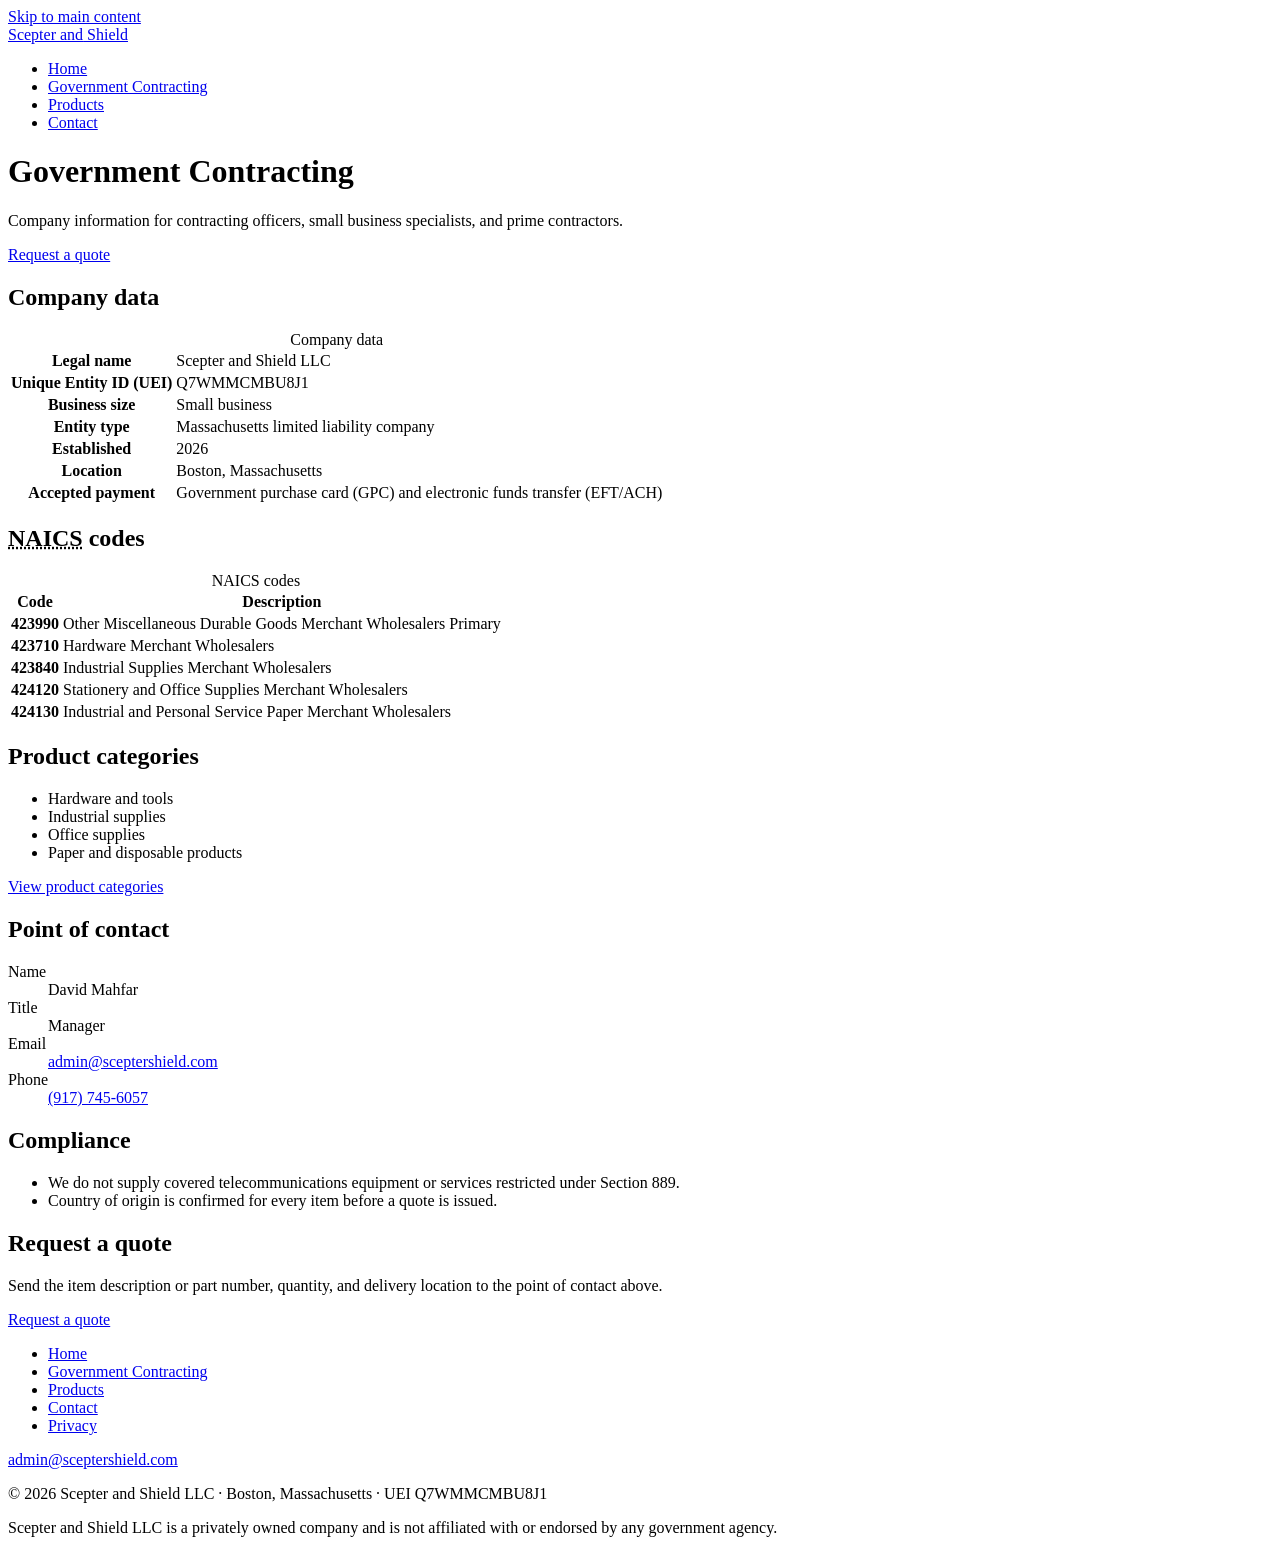
==== government/index.html @ 16010f83 "fix: rename janitorial category to paper and disposable products NAICS 424130 covers paper products," ====
<!DOCTYPE html>
<html lang="en">
<head>
  <meta charset="utf-8">
  <meta name="viewport" content="width=device-width, initial-scale=1">
  <meta http-equiv="Content-Security-Policy" content="default-src 'none'; style-src 'self'; img-src 'self'; base-uri 'self'; form-action 'none'">
  <title>Government Contracting | Scepter and Shield LLC</title>
  <meta name="description" content="Company information for contracting officers, small business specialists, and prime contractors: UEI Q7WMMCMBU8J1, NAICS codes, product categories, and point of contact.">
  <link rel="canonical" href="https://sceptershield.com/government/">
  <meta property="og:type" content="website">
  <meta property="og:site_name" content="Scepter and Shield LLC">
  <meta property="og:title" content="Government Contracting | Scepter and Shield LLC">
  <meta property="og:description" content="Company information for contracting officers, small business specialists, and prime contractors.">
  <meta property="og:url" content="https://sceptershield.com/government/">
  <meta property="og:locale" content="en_US">
  <meta name="theme-color" content="#0B1F3A">
  <link rel="icon" href="../favicon.ico" sizes="32x32">
  <link rel="icon" href="../assets/favicon.svg" type="image/svg+xml">
  <link rel="apple-touch-icon" href="../assets/apple-touch-icon.png">
  <link rel="stylesheet" href="../assets/styles.css">
</head>
<body>
  <a class="skip-link" href="#main">Skip to main content</a>

  <header class="site-header">
    <div class="container site-header-inner">
      <a class="brand" href="../"><span class="wordmark">Scepter <span class="wordmark-and">and</span> Shield</span></a>
      <nav class="site-nav" aria-label="Main">
        <ul>
          <li><a href="../">Home</a></li>
          <li><a href="./" aria-current="page">Government Contracting</a></li>
          <li><a href="../products/">Products</a></li>
          <li><a href="../contact/">Contact</a></li>
        </ul>
      </nav>
    </div>
  </header>

  <main id="main">
    <div class="page-intro">
      <div class="container">
        <h1>Government Contracting</h1>
        <p class="lede">Company information for contracting officers, small business specialists, and prime contractors.</p>
        <p class="actions">
          <a class="button" href="../contact/">Request a quote</a>
          <!-- TODO-ACTIVATE: CAPABILITY STATEMENT. To switch on: save the PDF as assets/capability-statement.pdf, then delete this line and the END line below.
          <a class="button button-secondary" href="../assets/capability-statement.pdf">Download capability statement (PDF)</a>
          END TODO-ACTIVATE: CAPABILITY STATEMENT -->
        </p>
      </div>
    </div>

    <section class="section" aria-labelledby="company-heading">
      <div class="container section-grid">
        <h2 id="company-heading">Company data</h2>
        <div class="section-body">
          <table class="data-table data-table-keyed">
            <caption class="visually-hidden">Company data</caption>
            <tbody>
              <tr>
                <th scope="row">Legal name</th>
                <td>Scepter and Shield LLC</td>
              </tr>
              <tr>
                <th scope="row">Unique Entity ID (UEI)</th>
                <td class="identifier">Q7WMMCMBU8J1</td>
              </tr>
              <!-- TODO-ACTIVATE: CAGE CODE (company data table). To switch on: replace XXXXX with the CAGE code, then delete this line and the END line below.
              <tr>
                <th scope="row">CAGE code</th>
                <td class="identifier">XXXXX</td>
              </tr>
              END TODO-ACTIVATE: CAGE CODE (company data table) -->
              <!-- TODO-ACTIVATE: SAM STATUS. To switch on, only once the registration shows as active on SAM.gov: delete this line and the END line below.
              <tr>
                <th scope="row">SAM.gov registration</th>
                <td>Active</td>
              </tr>
              END TODO-ACTIVATE: SAM STATUS -->
              <tr>
                <th scope="row">Business size</th>
                <td>Small business</td>
              </tr>
              <tr>
                <th scope="row">Entity type</th>
                <td>Massachusetts limited liability company</td>
              </tr>
              <tr>
                <th scope="row">Established</th>
                <td>2026</td>
              </tr>
              <tr>
                <th scope="row">Location</th>
                <td>Boston, Massachusetts</td>
              </tr>
              <tr>
                <th scope="row">Accepted payment</th>
                <td>Government purchase card (GPC) and electronic funds transfer (EFT/ACH)</td>
              </tr>
            </tbody>
          </table>
        </div>
      </div>
    </section>

    <section class="section" aria-labelledby="naics-heading">
      <div class="container section-grid">
        <h2 id="naics-heading"><abbr title="North American Industry Classification System">NAICS</abbr> codes</h2>
        <div class="section-body">
          <table class="data-table data-table-codes">
            <caption class="visually-hidden">NAICS codes</caption>
            <thead>
              <tr>
                <th scope="col">Code</th>
                <th scope="col">Description</th>
              </tr>
            </thead>
            <tbody>
              <tr>
                <th scope="row">423990</th>
                <td>Other Miscellaneous Durable Goods Merchant Wholesalers <span class="tag">Primary</span></td>
              </tr>
              <tr>
                <th scope="row">423710</th>
                <td>Hardware Merchant Wholesalers</td>
              </tr>
              <tr>
                <th scope="row">423840</th>
                <td>Industrial Supplies Merchant Wholesalers</td>
              </tr>
              <tr>
                <th scope="row">424120</th>
                <td>Stationery and Office Supplies Merchant Wholesalers</td>
              </tr>
              <tr>
                <th scope="row">424130</th>
                <td>Industrial and Personal Service Paper Merchant Wholesalers</td>
              </tr>
            </tbody>
          </table>
        </div>
      </div>
    </section>

    <section class="section" aria-labelledby="categories-heading">
      <div class="container section-grid">
        <h2 id="categories-heading">Product categories</h2>
        <div class="section-body">
          <ul class="plain-list">
            <li>Hardware and tools</li>
            <li>Industrial supplies</li>
            <li>Office supplies</li>
            <li>Paper and disposable products</li>
          </ul>
          <p><a href="../products/">View product categories</a></p>
        </div>
      </div>
    </section>

    <section class="section" aria-labelledby="poc-heading">
      <div class="container section-grid">
        <h2 id="poc-heading">Point of contact</h2>
        <div class="section-body">
          <dl class="detail-list">
            <dt>Name</dt>
            <dd class="detail-name">David Mahfar</dd>
            <dt>Title</dt>
            <dd>Manager</dd>
            <dt>Email</dt>
            <dd><a href="mailto:admin@sceptershield.com">admin@sceptershield.com</a></dd>
            <dt>Phone</dt>
            <dd><a href="tel:+19177456057">(917) 745-6057</a></dd>
          </dl>
        </div>
      </div>
    </section>

    <section class="section" aria-labelledby="compliance-heading">
      <div class="container section-grid">
        <h2 id="compliance-heading">Compliance</h2>
        <div class="section-body">
          <ul class="plain-list">
            <li>We do not supply covered telecommunications equipment or services restricted under Section 889.</li>
            <li>Country of origin is confirmed for every item before a quote is issued.</li>
          </ul>
        </div>
      </div>
    </section>

    <!-- TODO-ACTIVATE: CERTIFICATIONS. To switch on: replace each CERTIFICATION NAME line with a certification the company actually holds (add or remove lines as needed), then delete this line and the END line below.
    <section class="section" aria-labelledby="certifications-heading">
      <div class="container section-grid">
        <h2 id="certifications-heading">Certifications</h2>
        <div class="section-body">
          <ul class="plain-list">
            <li>CERTIFICATION NAME</li>
            <li>CERTIFICATION NAME</li>
          </ul>
        </div>
      </div>
    </section>
    END TODO-ACTIVATE: CERTIFICATIONS -->

    <section class="section" aria-labelledby="quote-heading">
      <div class="container section-grid">
        <h2 id="quote-heading">Request a quote</h2>
        <div class="section-body">
          <p>Send the item description or part number, quantity, and delivery location to the point of contact above.</p>
          <p class="actions"><a class="button" href="../contact/">Request a quote</a></p>
        </div>
      </div>
    </section>
  </main>

  <footer class="site-footer">
    <div class="container">
      <nav class="footer-nav" aria-label="Footer">
        <ul>
          <li><a href="../">Home</a></li>
          <li><a href="./" aria-current="page">Government Contracting</a></li>
          <li><a href="../products/">Products</a></li>
          <li><a href="../contact/">Contact</a></li>
          <li><a href="../privacy/">Privacy</a></li>
        </ul>
      </nav>
      <p class="footer-contact"><a href="mailto:admin@sceptershield.com">admin@sceptershield.com</a></p>
      <p class="footer-legal">© 2026 Scepter and Shield LLC · Boston, Massachusetts · UEI Q7WMMCMBU8J1</p>
      <p class="footer-disclaimer">Scepter and Shield LLC is a privately owned company and is not affiliated with or endorsed by any government agency.</p>
    </div>
  </footer>
</body>
</html>
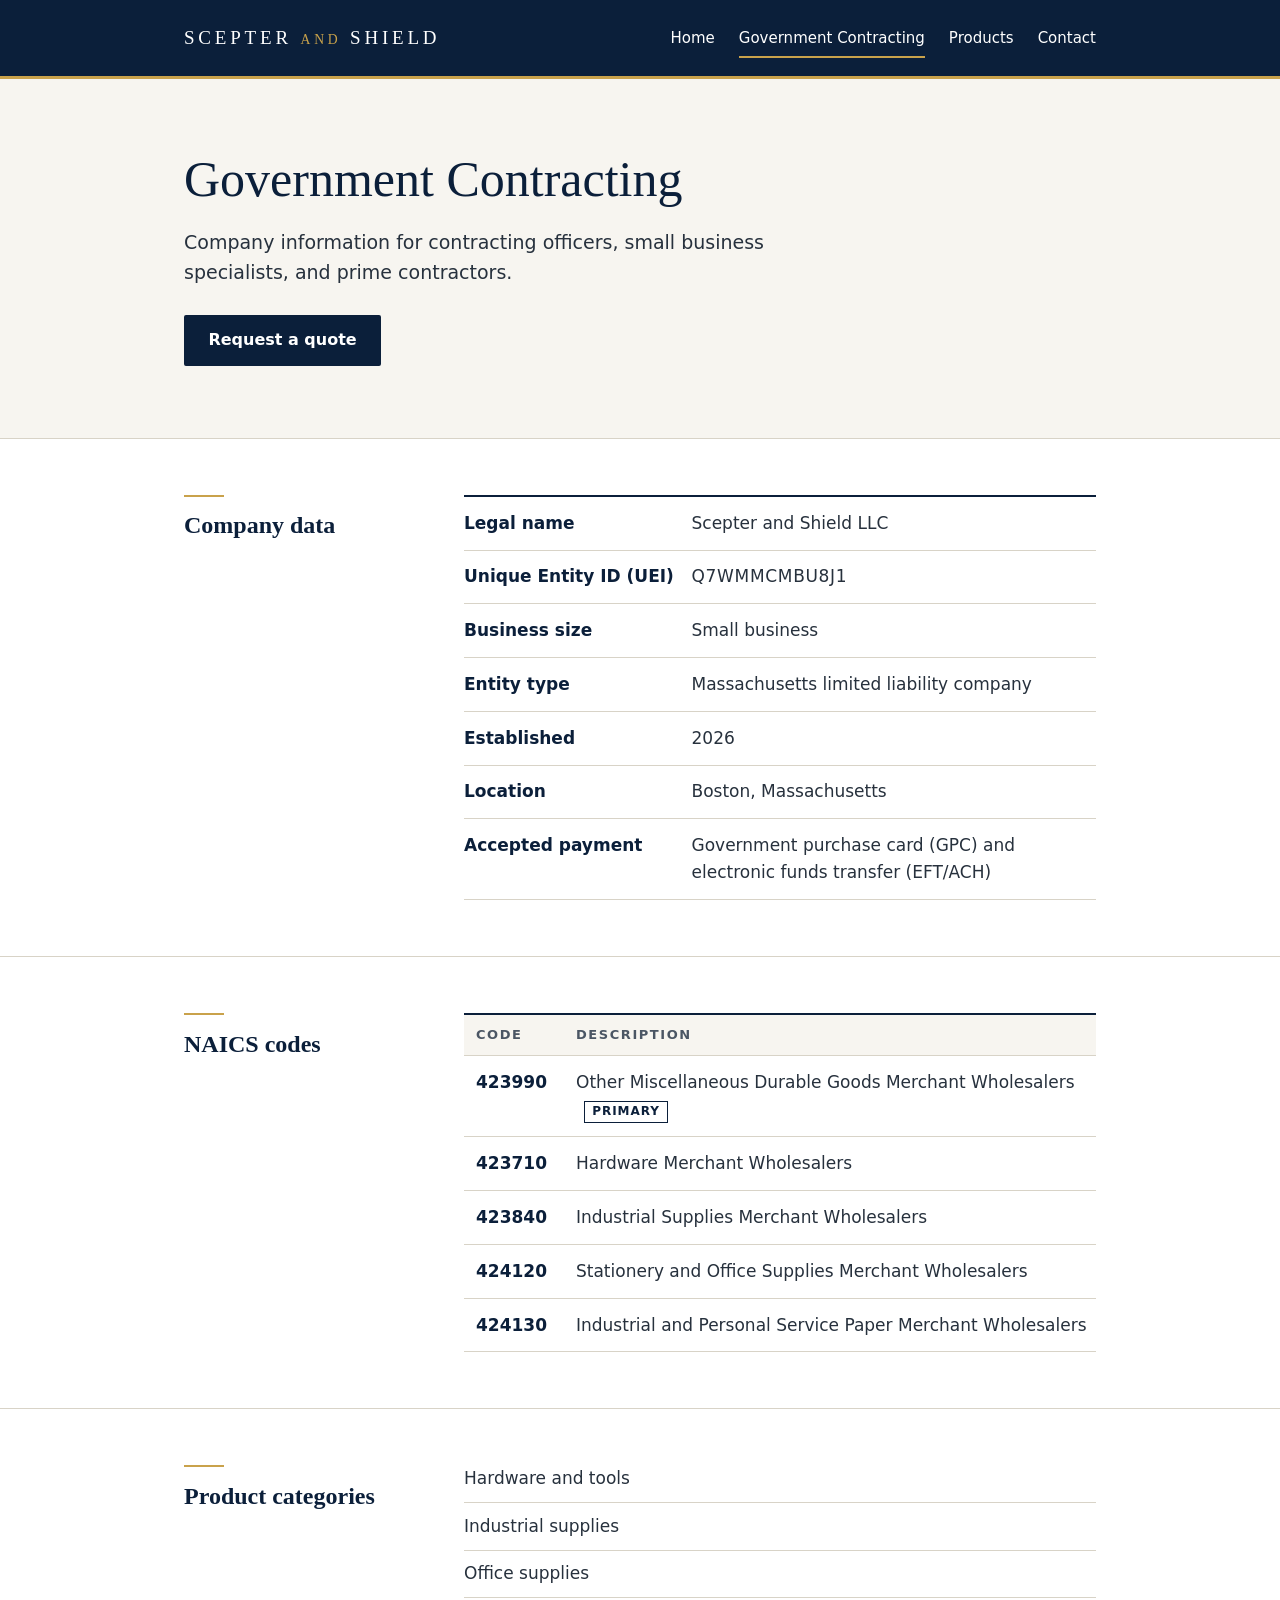
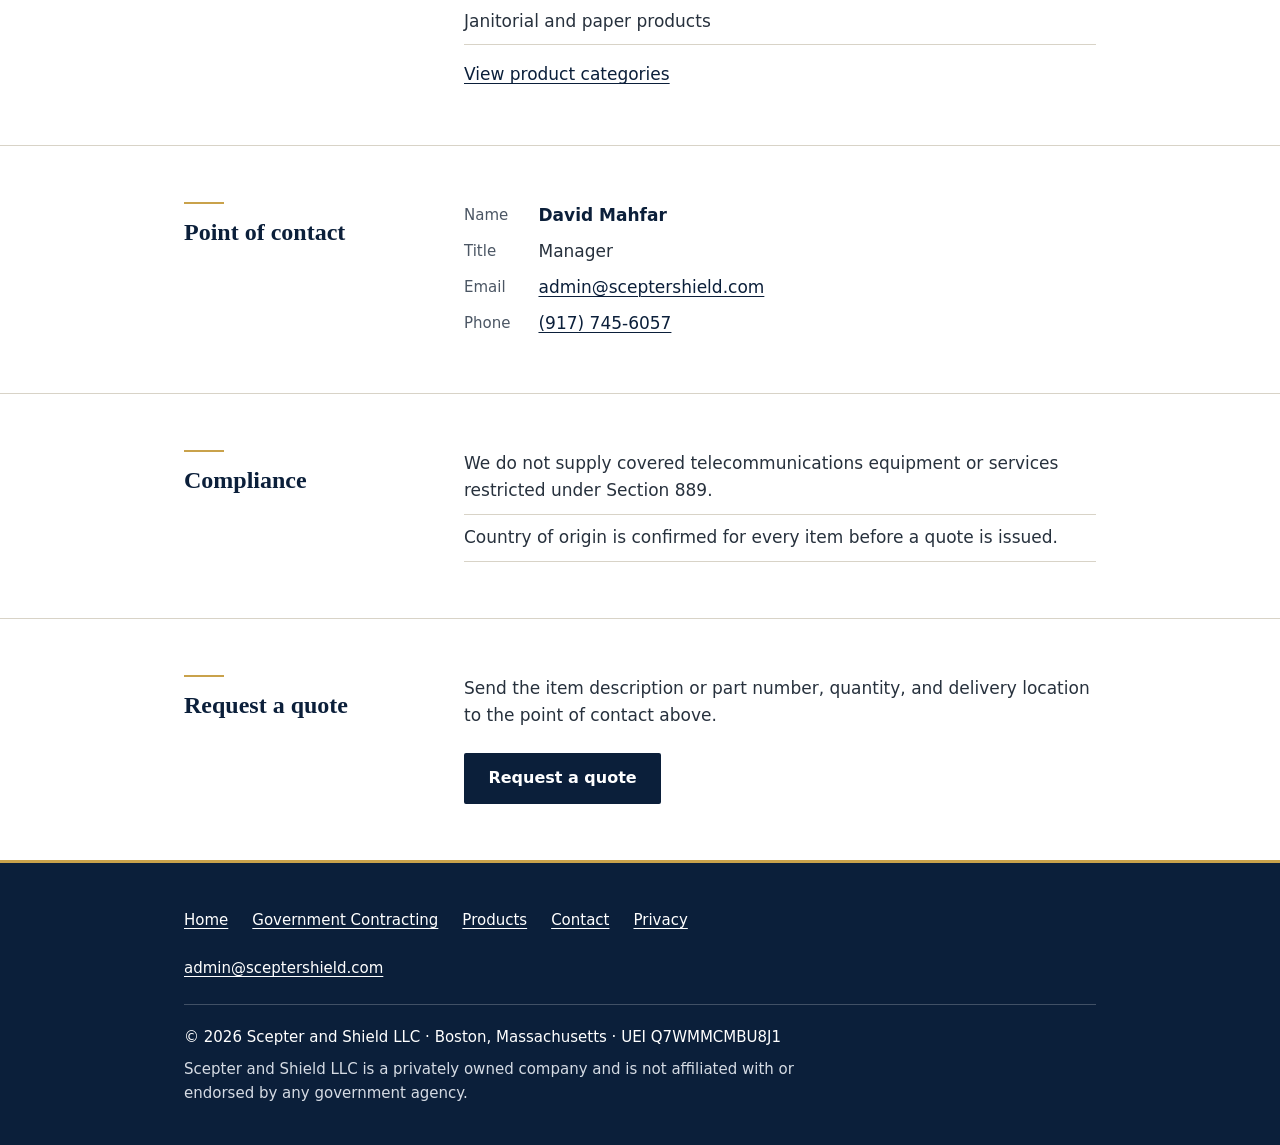
==== commit c89b7378: "feat: add Scepter and Shield LLC static website Six static pages (home, government contracting, prod" ====
--- a/government/index.html
+++ b/government/index.html
@@ -150,7 +150,7 @@
             <li>Hardware and tools</li>
             <li>Industrial supplies</li>
             <li>Office supplies</li>
-            <li>Paper and disposable products</li>
+            <li>Janitorial and paper products</li>
           </ul>
           <p><a href="../products/">View product categories</a></p>
         </div>
--- a/assets/styles.css
+++ b/assets/styles.css
@@ -0,0 +1,716 @@
+/* ==========================================================================
+   Scepter and Shield LLC — shared stylesheet (used by every page)
+   Plain CSS, no build step. Sections:
+     1. Design tokens      5. Buttons and links     9. Footer
+     2. Base               6. Page intro           10. Utilities
+     3. Layout             7. Sections and lists   11. Print
+     4. Header             8. Tables
+   ========================================================================== */
+
+/* 1. Design tokens --------------------------------------------------------- */
+
+:root {
+  /* Colour. Gold is an accent only: rules, borders, and text on navy.
+     It must never be used for text or links on white or off-white. */
+  --color-navy: #0B1F3A;
+  --color-navy-hover: #17355F;
+  --color-gold: #C9A24B;
+  --color-white: #FFFFFF;
+  --color-paper: #F7F5F0;
+  --color-text: #27313D;
+  --color-text-muted: #4B5664;
+  --color-rule: #D8D3C7;
+  --color-on-navy: #FFFFFF;
+  --color-on-navy-muted: #D5DBE4;
+
+  /* Type. System font stacks only: no font files, no third-party requests. */
+  --font-serif: "Iowan Old Style", "Palatino Linotype", Palatino, "Book Antiqua",
+    Georgia, "Times New Roman", serif;
+  --font-sans: system-ui, -apple-system, "Segoe UI", Roboto, "Helvetica Neue",
+    Arial, sans-serif;
+
+  --text-label: 0.8125rem;
+  --text-small: 0.9375rem;
+  --text-base: 1.0625rem;
+  --text-lede: 1.1875rem;
+  --text-h3: 1.1875rem;
+  --text-h2: 1.5rem;
+  --text-h1: clamp(2rem, 1.35rem + 2.9vw, 3.125rem);
+
+  /* Space and measure */
+  --page-width: 62rem;
+  --measure: 40rem;
+  --label-column: 14rem;
+  --gutter: clamp(1.25rem, 4vw, 2.5rem);
+  --space-section: clamp(2.25rem, 5vw, 3.5rem);
+  --space-intro: clamp(2.5rem, 6vw, 4.5rem);
+
+  --rule-thin: 1px;
+  --rule-accent: 2px;
+  --rule-band: 3px;
+  --focus-width: 3px;
+}
+
+/* 2. Base ------------------------------------------------------------------ */
+
+*,
+*::before,
+*::after {
+  box-sizing: border-box;
+}
+
+html {
+  -webkit-text-size-adjust: 100%;
+  text-size-adjust: 100%;
+}
+
+body {
+  display: flex;
+  flex-direction: column;
+  min-height: 100vh;
+  margin: 0;
+  background: var(--color-white);
+  color: var(--color-text);
+  font-family: var(--font-sans);
+  font-size: var(--text-base);
+  line-height: 1.6;
+}
+
+main {
+  flex: 1 0 auto;
+}
+
+h1,
+h2,
+h3 {
+  color: var(--color-navy);
+  font-family: var(--font-serif);
+  line-height: 1.2;
+}
+
+p,
+ul,
+ol,
+dl {
+  margin: 0 0 1rem;
+}
+
+abbr[title] {
+  text-decoration: none;
+}
+
+/* Lists without bullets use list-style-type: "" rather than "none", so that
+   Safari and VoiceOver still announce them as lists. */
+
+a[href^="tel:"] {
+  white-space: nowrap;
+}
+
+/* 3. Layout ---------------------------------------------------------------- */
+
+.container {
+  width: 100%;
+  max-width: var(--page-width);
+  margin-inline: auto;
+  padding-inline: var(--gutter);
+}
+
+/* 4. Header ---------------------------------------------------------------- */
+
+.site-header {
+  background: var(--color-navy);
+  border-bottom: var(--rule-band) solid var(--color-gold);
+  color: var(--color-on-navy);
+}
+
+.site-header-inner {
+  display: flex;
+  flex-wrap: wrap;
+  align-items: center;
+  justify-content: space-between;
+  column-gap: 1.5rem;
+  row-gap: 0.25rem;
+  padding-block: 1.1rem;
+}
+
+.brand {
+  display: inline-block;
+  padding-block: 0.3rem;
+  color: var(--color-on-navy);
+  text-decoration: none;
+}
+
+.wordmark {
+  font-family: var(--font-serif);
+  font-size: 1.1875rem;
+  letter-spacing: 0.2em;
+  text-transform: uppercase;
+  white-space: nowrap;
+}
+
+.wordmark-and {
+  color: var(--color-gold);
+  font-size: 0.72em;
+}
+
+/* TODO-ACTIVATE: LOGO
+   To replace the text wordmark with the logo image on every page:
+   1. Save the horizontal logo as assets/logo-horizontal.svg (it sits on the
+      navy header, so it needs light artwork). Keep the square logo as
+      assets/logo.svg for other uses.
+   2. On the line below, change "not all" to "all". That is the only edit.
+   The company name stays in the page as hidden text for screen readers. */
+@media not all {
+  .brand {
+    width: 15rem;
+    max-width: 100%;
+    height: 2.75rem;
+    background: url("logo-horizontal.svg") left center / contain no-repeat;
+  }
+
+  .brand .wordmark {
+    position: absolute;
+    width: 1px;
+    height: 1px;
+    overflow: hidden;
+    clip-path: inset(50%);
+  }
+}
+
+.site-nav ul {
+  display: flex;
+  flex-wrap: wrap;
+  gap: 0 1.5rem;
+  margin: 0;
+  padding: 0;
+  list-style-type: "";
+}
+
+.site-nav a {
+  display: inline-block;
+  padding: 0.55rem 0 0.35rem;
+  border-bottom: var(--rule-accent) solid transparent;
+  color: var(--color-on-navy);
+  font-size: var(--text-small);
+  font-weight: 500;
+  text-decoration: none;
+}
+
+.site-nav a:hover {
+  border-bottom-color: var(--color-on-navy-muted);
+}
+
+.site-nav a[aria-current="page"] {
+  border-bottom-color: var(--color-gold);
+}
+
+/* 5. Buttons and links ----------------------------------------------------- */
+
+a {
+  color: var(--color-navy);
+  text-decoration-thickness: 1px;
+  text-underline-offset: 0.18em;
+}
+
+a:hover {
+  text-decoration-thickness: 2px;
+}
+
+:focus-visible {
+  outline: var(--focus-width) solid var(--color-navy);
+  outline-offset: 3px;
+}
+
+.site-header :focus-visible,
+.site-footer :focus-visible {
+  outline-color: var(--color-gold);
+}
+
+.skip-link {
+  position: absolute;
+  top: -5rem;
+  left: 0.75rem;
+  z-index: 10;
+  padding: 0.6rem 1rem;
+  border: var(--rule-accent) solid var(--color-navy);
+  background: var(--color-white);
+  color: var(--color-navy);
+  font-weight: 600;
+}
+
+.skip-link:focus {
+  top: 0.75rem;
+}
+
+.actions {
+  display: flex;
+  flex-wrap: wrap;
+  gap: 0.75rem;
+  margin: 1.75rem 0 0;
+}
+
+.button {
+  display: inline-block;
+  padding: 0.8rem 1.4rem;
+  border: var(--rule-accent) solid var(--color-navy);
+  border-radius: 2px;
+  background: var(--color-navy);
+  color: var(--color-on-navy);
+  font-size: 1rem;
+  font-weight: 600;
+  line-height: 1.3;
+  text-decoration: none;
+}
+
+.button:hover {
+  border-color: var(--color-navy-hover);
+  background: var(--color-navy-hover);
+  box-shadow: inset 0 calc(-1 * var(--rule-band)) 0 var(--color-gold);
+}
+
+.button:active {
+  box-shadow: none;
+}
+
+.button-secondary {
+  background: var(--color-white);
+  color: var(--color-navy);
+}
+
+.button-secondary:hover {
+  border-color: var(--color-navy);
+  background: var(--color-navy);
+  color: var(--color-on-navy);
+  box-shadow: none;
+}
+
+/* 6. Page intro (off-white band under the header) -------------------------- */
+
+.page-intro {
+  padding-block: var(--space-intro);
+  border-bottom: var(--rule-thin) solid var(--color-rule);
+  background: var(--color-paper);
+}
+
+.page-intro h1 {
+  max-width: 44rem;
+  margin: 0;
+  font-size: var(--text-h1);
+  font-weight: 400;
+  line-height: 1.12;
+}
+
+.lede {
+  max-width: var(--measure);
+  margin: 1.25rem 0 0;
+  font-size: var(--text-lede);
+}
+
+.note {
+  max-width: var(--measure);
+  margin: 1rem 0 0;
+  color: var(--color-text-muted);
+  font-size: var(--text-small);
+}
+
+/* "At a glance" strip on the home page */
+
+.glance {
+  margin-top: 2.75rem;
+  padding-top: 1.1rem;
+  border-top: var(--rule-accent) solid var(--color-gold);
+}
+
+.glance-title,
+.data-table thead th {
+  color: var(--color-text-muted);
+  font-family: var(--font-sans);
+  font-size: var(--text-label);
+  font-weight: 600;
+  letter-spacing: 0.12em;
+  text-transform: uppercase;
+}
+
+.glance-title {
+  margin: 0 0 0.9rem;
+}
+
+.glance-list {
+  display: grid;
+  grid-template-columns: repeat(auto-fit, minmax(11rem, 1fr));
+  gap: 1rem 0;
+  margin: 0;
+}
+
+.glance-list > div {
+  padding: 0.1rem 0.75rem 0.1rem 0.9rem;
+  border-left: var(--rule-thin) solid var(--color-rule);
+}
+
+.glance-list dt {
+  color: var(--color-text-muted);
+  font-size: var(--text-label);
+}
+
+.glance-list dd {
+  margin: 0;
+  color: var(--color-navy);
+  font-size: 1rem;
+  font-weight: 600;
+}
+
+/* On phones the strip becomes a short label / value list, so identifiers
+   such as the UEI are never broken across lines. */
+@media (max-width: 30rem) {
+  .glance-list {
+    grid-template-columns: 1fr;
+    gap: 0;
+  }
+
+  .glance-list > div {
+    display: flex;
+    align-items: baseline;
+    justify-content: space-between;
+    gap: 1rem;
+    padding: 0.55rem 0;
+    border-bottom: var(--rule-thin) solid var(--color-rule);
+    border-left: 0;
+  }
+
+  .glance-list > div:first-child {
+    padding-top: 0;
+  }
+
+  .glance-list dd {
+    text-align: right;
+  }
+}
+
+/* 7. Sections and lists ---------------------------------------------------- */
+
+.section {
+  padding-block: var(--space-section);
+  border-top: var(--rule-thin) solid var(--color-rule);
+}
+
+.page-intro + .section {
+  border-top: 0;
+}
+
+.section-grid {
+  display: grid;
+  gap: 1.25rem;
+}
+
+/* On wide screens the section heading sits in a left-hand margin column,
+   as in a printed specification. */
+@media (min-width: 60rem) {
+  .section-grid {
+    grid-template-columns: var(--label-column) minmax(0, 1fr);
+    column-gap: 3.5rem;
+  }
+}
+
+.section h2 {
+  margin: 0;
+  font-size: var(--text-h2);
+  font-weight: 600;
+}
+
+.section h2::before {
+  content: "";
+  display: block;
+  width: 2.5rem;
+  height: var(--rule-accent);
+  margin-bottom: 0.9rem;
+  background: var(--color-gold);
+}
+
+.section-body > :first-child {
+  margin-top: 0;
+}
+
+.section-body > :last-child {
+  margin-bottom: 0;
+}
+
+.section-body > p,
+.section-body > ul {
+  max-width: var(--measure);
+}
+
+.section-body .actions {
+  margin-top: 1.5rem;
+}
+
+.plain-list {
+  padding: 0;
+  list-style-type: "";
+}
+
+.plain-list li {
+  padding: 0.6rem 0;
+  border-bottom: var(--rule-thin) solid var(--color-rule);
+}
+
+.plain-list li:first-child {
+  padding-top: 0;
+}
+
+.meta {
+  color: var(--color-text-muted);
+  font-size: var(--text-small);
+}
+
+/* Numbered "How we work" steps */
+
+.steps {
+  max-width: var(--measure);
+  margin: 0;
+  padding: 0;
+  list-style-type: "";
+  counter-reset: step;
+}
+
+.steps li {
+  display: grid;
+  grid-template-columns: 3rem minmax(0, 1fr);
+  column-gap: 1rem;
+  padding-block: 1.1rem;
+  border-top: var(--rule-thin) solid var(--color-rule);
+  counter-increment: step;
+}
+
+.steps li:first-child {
+  padding-top: 0;
+  border-top: 0;
+}
+
+.steps li:last-child {
+  padding-bottom: 0;
+}
+
+.steps li::before {
+  content: counter(step);
+  grid-row: 1 / span 2;
+  grid-column: 1;
+  color: var(--color-navy);
+  font-family: var(--font-serif);
+  font-size: 2rem;
+  line-height: 1;
+}
+
+.steps li > * {
+  grid-column: 2;
+}
+
+.steps h3 {
+  margin: 0 0 0.25rem;
+  font-size: var(--text-h3);
+  font-weight: 600;
+}
+
+.steps p {
+  margin: 0;
+}
+
+/* Label and value pairs (point of contact, contact details) */
+
+.detail-list {
+  display: grid;
+  grid-template-columns: max-content minmax(0, 1fr);
+  gap: 0.55rem 1.75rem;
+  max-width: var(--measure);
+}
+
+.detail-list dt {
+  color: var(--color-text-muted);
+  font-size: var(--text-small);
+  line-height: 1.8;
+}
+
+.detail-list dd {
+  margin: 0;
+  overflow-wrap: anywhere;
+}
+
+.detail-list .detail-name {
+  color: var(--color-navy);
+  font-weight: 600;
+}
+
+/* 8. Tables ---------------------------------------------------------------- */
+
+.data-table {
+  width: 100%;
+  border-top: var(--rule-accent) solid var(--color-navy);
+  border-collapse: collapse;
+}
+
+.data-table th,
+.data-table td {
+  padding: 0.8rem 1rem 0.8rem 0;
+  border-bottom: var(--rule-thin) solid var(--color-rule);
+  text-align: left;
+  vertical-align: top;
+}
+
+.data-table td:last-child,
+.data-table th:last-child {
+  padding-right: 0;
+}
+
+.data-table tbody th {
+  color: var(--color-navy);
+  font-weight: 600;
+}
+
+.data-table thead th {
+  padding-block: 0.6rem;
+  background: var(--color-paper);
+}
+
+.data-table thead th:first-child {
+  padding-left: 0.75rem;
+}
+
+.data-table-keyed tbody th {
+  width: 36%;
+}
+
+.data-table-codes tbody th,
+.data-table-codes tbody td:first-child {
+  padding-left: 0.75rem;
+}
+
+.data-table-codes tbody th {
+  width: 7rem;
+  font-variant-numeric: tabular-nums;
+  white-space: nowrap;
+}
+
+.identifier {
+  font-variant-numeric: tabular-nums;
+  letter-spacing: 0.04em;
+  white-space: nowrap;
+}
+
+.tag {
+  display: inline-block;
+  margin-left: 0.5rem;
+  padding: 0.05rem 0.45rem;
+  border: var(--rule-thin) solid var(--color-navy);
+  color: var(--color-navy);
+  font-size: 0.75rem;
+  font-weight: 600;
+  letter-spacing: 0.08em;
+  text-transform: uppercase;
+  white-space: nowrap;
+}
+
+@media (max-width: 30rem) {
+  .data-table th,
+  .data-table td {
+    padding-right: 0.75rem;
+    font-size: 1rem;
+  }
+
+  .data-table-codes tbody th {
+    width: 5.25rem;
+  }
+
+  .tag {
+    margin-left: 0;
+  }
+}
+
+/* 9. Footer ---------------------------------------------------------------- */
+
+.site-footer {
+  padding-block: 2.5rem;
+  border-top: var(--rule-band) solid var(--color-gold);
+  background: var(--color-navy);
+  color: var(--color-on-navy-muted);
+  font-size: var(--text-small);
+}
+
+.site-footer a {
+  color: var(--color-on-navy);
+}
+
+.footer-nav ul {
+  display: flex;
+  flex-wrap: wrap;
+  gap: 0.25rem 1.5rem;
+  margin: 0 0 1.25rem;
+  padding: 0;
+  list-style-type: "";
+}
+
+.footer-nav a {
+  display: inline-block;
+  padding-block: 0.3rem;
+}
+
+.footer-contact {
+  margin: 0 0 1.5rem;
+}
+
+.footer-legal {
+  margin: 0 0 0.5rem;
+  padding-top: 1.25rem;
+  border-top: var(--rule-thin) solid rgba(255, 255, 255, 0.22);
+  color: var(--color-on-navy);
+}
+
+.footer-disclaimer {
+  max-width: var(--measure);
+  margin: 0;
+}
+
+/* 10. Utilities ------------------------------------------------------------ */
+
+.visually-hidden {
+  position: absolute;
+  width: 1px;
+  height: 1px;
+  overflow: hidden;
+  clip-path: inset(50%);
+  white-space: nowrap;
+}
+
+/* 11. Print ---------------------------------------------------------------- */
+
+@media print {
+  body {
+    display: block;
+    font-size: 11pt;
+  }
+
+  .skip-link,
+  .site-nav,
+  .footer-nav,
+  .actions {
+    display: none;
+  }
+
+  .site-header,
+  .site-footer,
+  .page-intro {
+    border-color: #000;
+    background: none;
+    color: #000;
+  }
+
+  .brand,
+  .wordmark-and,
+  .site-footer a,
+  .footer-legal {
+    color: #000;
+  }
+
+  .section {
+    padding-block: 1.25rem;
+    break-inside: avoid;
+  }
+}
